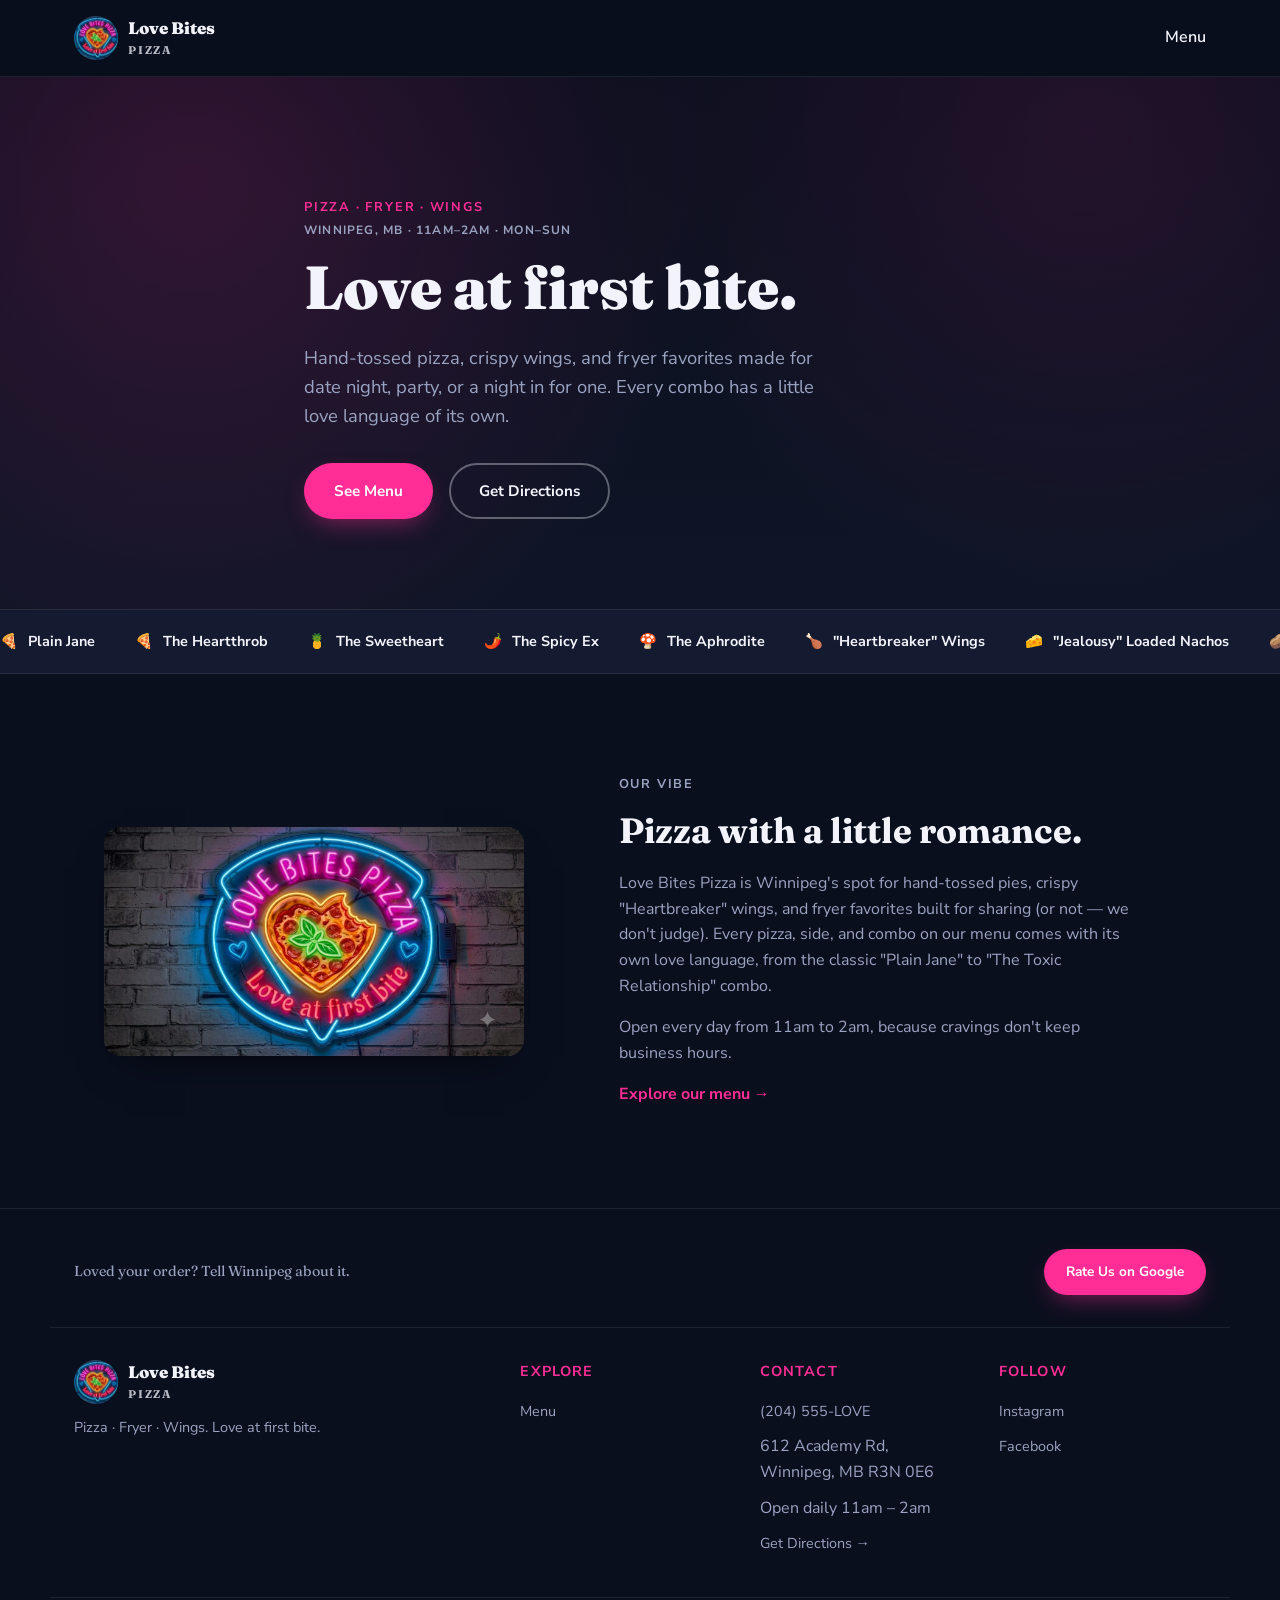
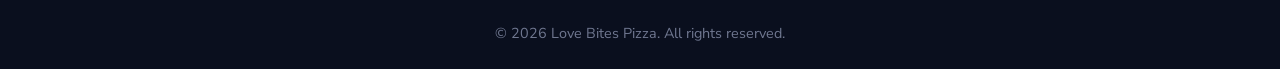
==== index.html @ c7e8dbc2 "Remove hero stats row Co-Authored-By: Claude Sonnet 5 <noreply@anthropic.com> Claude-Session: https:" ====
<!DOCTYPE html>
<html lang="en">
<head>
<meta charset="UTF-8">
<meta name="viewport" content="width=device-width, initial-scale=1.0">
<meta name="color-scheme" content="dark">
<meta name="theme-color" content="#0a0f1e">
<title>Love Bites Pizza | Winnipeg, MB</title>
<meta name="description" content="Love Bites Pizza — pizza, fryer favorites, and wings in Winnipeg, MB. Love at first bite.">
<link rel="preconnect" href="https://fonts.googleapis.com">
<link rel="preconnect" href="https://fonts.gstatic.com" crossorigin>
<link href="https://fonts.googleapis.com/css2?family=Fraunces:wght@600;700;900&family=Nunito+Sans:wght@400;600;700&display=swap" rel="stylesheet">
<link rel="stylesheet" href="css/style.css">
</head>
<body>

<header class="site-header">
  <nav class="nav container">
    <a href="#top" class="logo">
      <img src="assets/logo.jpg" alt="Love Bites Pizza logo" class="logo-mark">
      <span class="logo-text">Love Bites<br><small>PIZZA</small></span>
    </a>
    <button class="nav-toggle" id="navToggle" aria-label="Toggle menu" aria-expanded="false">
      <span></span><span></span><span></span>
    </button>
    <ul class="nav-links" id="navLinks">
      <li><a href="menu.html">Menu</a></li>
    </ul>
  </nav>
</header>

<main>

  <section class="hero" id="top">
    <div class="hero-bg" aria-hidden="true"></div>
    <div class="container hero-content">
      <p class="eyebrow">Pizza &middot; Fryer &middot; Wings</p>
      <p class="eyebrow eyebrow-sub">Winnipeg, MB &middot; 11am&ndash;2am &middot; Mon&ndash;Sun</p>
      <h1>Love at first bite.</h1>
      <p class="hero-sub">Hand-tossed pizza, crispy wings, and fryer favorites made for date night, party, or a night in for one. Every combo has a little love language of its own.</p>
      <div class="hero-actions">
        <a href="menu.html" class="btn btn-primary">See Menu</a>
        <a href="https://share.google/c33As63cSi86P0ezQ" target="_blank" rel="noopener" class="btn btn-outline">Get Directions</a>
      </div>
    </div>
  </section>

  <section class="strip">
    <div class="strip-track">
      <div class="strip-inner">
        <div class="strip-item"><span aria-hidden="true">🍕</span> Plain Jane</div>
        <div class="strip-item"><span aria-hidden="true">🍕</span> The Heartthrob</div>
        <div class="strip-item"><span aria-hidden="true">🍍</span> The Sweetheart</div>
        <div class="strip-item"><span aria-hidden="true">🌶️</span> The Spicy Ex</div>
        <div class="strip-item"><span aria-hidden="true">🍄</span> The Aphrodite</div>
        <div class="strip-item"><span aria-hidden="true">🍗</span> "Heartbreaker" Wings</div>
        <div class="strip-item"><span aria-hidden="true">🧀</span> "Jealousy" Loaded Nachos</div>
        <div class="strip-item"><span aria-hidden="true">🥔</span> "Messy Love" Poutine</div>
        <div class="strip-item"><span aria-hidden="true">🥖</span> Cheesy Breadstick Bouquet</div>
        <div class="strip-item"><span aria-hidden="true">🧅</span> Golden Onion Rings</div>
        <div class="strip-item"><span aria-hidden="true">💑</span> Love Language Combos</div>
        <div class="strip-item"><span aria-hidden="true">🚗</span> Pickup &amp; Takeout</div>
      </div>
      <div class="strip-inner" aria-hidden="true">
        <div class="strip-item"><span aria-hidden="true">🍕</span> Plain Jane</div>
        <div class="strip-item"><span aria-hidden="true">🍕</span> The Heartthrob</div>
        <div class="strip-item"><span aria-hidden="true">🍍</span> The Sweetheart</div>
        <div class="strip-item"><span aria-hidden="true">🌶️</span> The Spicy Ex</div>
        <div class="strip-item"><span aria-hidden="true">🍄</span> The Aphrodite</div>
        <div class="strip-item"><span aria-hidden="true">🍗</span> "Heartbreaker" Wings</div>
        <div class="strip-item"><span aria-hidden="true">🧀</span> "Jealousy" Loaded Nachos</div>
        <div class="strip-item"><span aria-hidden="true">🥔</span> "Messy Love" Poutine</div>
        <div class="strip-item"><span aria-hidden="true">🥖</span> Cheesy Breadstick Bouquet</div>
        <div class="strip-item"><span aria-hidden="true">🧅</span> Golden Onion Rings</div>
        <div class="strip-item"><span aria-hidden="true">💑</span> Love Language Combos</div>
        <div class="strip-item"><span aria-hidden="true">🚗</span> Pickup &amp; Takeout</div>
      </div>
    </div>
  </section>

  <section class="about" id="about">
    <div class="container about-grid">
      <div class="about-media">
        <img src="assets/logo.jpg" alt="Love Bites Pizza neon sign" class="about-logo">
      </div>
      <div class="about-text">
        <p class="eyebrow">Our Vibe</p>
        <h2>Pizza with a little romance.</h2>
        <p>Love Bites Pizza is Winnipeg's spot for hand-tossed pies, crispy "Heartbreaker" wings, and fryer favorites built for sharing (or not — we don't judge). Every pizza, side, and combo on our menu comes with its own love language, from the classic "Plain Jane" to "The Toxic Relationship" combo.</p>
        <p>Open every day from 11am to 2am, because cravings don't keep business hours.</p>
        <a href="menu.html" class="link-arrow">Explore our menu &rarr;</a>
      </div>
    </div>
  </section>

</main>

<footer class="site-footer">
  <div class="container footer-cta">
    <p>Loved your order? Tell Winnipeg about it.</p>
    <a href="https://share.google/c33As63cSi86P0ezQ" target="_blank" rel="noopener" class="btn btn-primary btn-small">Rate Us on Google</a>
  </div>
  <div class="container footer-grid">
    <div>
      <a href="#top" class="logo">
        <img src="assets/logo.jpg" alt="Love Bites Pizza logo" class="logo-mark">
        <span class="logo-text">Love Bites<br><small>PIZZA</small></span>
      </a>
      <p>Pizza &middot; Fryer &middot; Wings. Love at first bite.</p>
    </div>
    <div>
      <h4>Explore</h4>
      <ul>
        <li><a href="menu.html">Menu</a></li>
      </ul>
    </div>
    <div>
      <h4>Contact</h4>
      <ul>
        <li><a href="tel:+12045555683">(204) 555-LOVE</a></li>
        <li>612 Academy Rd, Winnipeg, MB R3N 0E6</li>
        <li>Open daily 11am &ndash; 2am</li>
        <li><a href="https://share.google/c33As63cSi86P0ezQ" target="_blank" rel="noopener">Get Directions &rarr;</a></li>
      </ul>
    </div>
    <div>
      <h4>Follow</h4>
      <ul class="social-links">
        <li><a href="#" aria-label="Instagram">Instagram</a></li>
        <li><a href="#" aria-label="Facebook">Facebook</a></li>
      </ul>
    </div>
  </div>
  <p class="footer-bottom">&copy; <span id="year"></span> Love Bites Pizza. All rights reserved.</p>
</footer>

<script src="js/script.js"></script>
</body>
</html>
---- css/style.css ----
:root {
  --bg: #0a0f1e;
  --bg-alt: #0f1526;
  --surface: #141b30;
  --surface-hover: #1a2440;
  --border: rgba(255, 255, 255, 0.08);
  --pink: #ff2d95;
  --pink-dark: #b3115f;
  --text: #f3f4fb;
  --text-muted: #9aa3c0;
  --font-display: 'Fraunces', serif;
  --font-body: 'Nunito Sans', sans-serif;
  --radius: 16px;
  --shadow: 0 20px 40px -20px rgba(0, 0, 0, 0.65);
}

* { box-sizing: border-box; margin: 0; padding: 0; }

html { scroll-behavior: smooth; }

body {
  font-family: var(--font-body);
  color: var(--text);
  background: var(--bg);
  line-height: 1.6;
  overflow-x: hidden;
}

img { max-width: 100%; display: block; }

a { color: inherit; text-decoration: none; }

.container {
  width: 100%;
  max-width: 1180px;
  margin: 0 auto;
  padding: 0 24px;
}

.sr-only {
  position: absolute;
  width: 1px; height: 1px;
  overflow: hidden;
  clip: rect(0 0 0 0);
  white-space: nowrap;
}

h1, h2, h3 {
  font-family: var(--font-display);
  line-height: 1.15;
  color: var(--text);
}

.eyebrow {
  font-weight: 700;
  text-transform: uppercase;
  letter-spacing: 0.14em;
  font-size: 0.8rem;
  color: var(--pink);
  margin-bottom: 12px;
}
.eyebrow-sub {
  color: var(--text-muted);
  font-size: 0.75rem;
  letter-spacing: 0.1em;
  margin-top: -8px;
}

.center { text-align: center; }
.section-sub.center { max-width: 560px; margin: -8px auto 40px; color: var(--text-muted); }

/* Buttons */
.btn {
  display: inline-flex;
  align-items: center;
  justify-content: center;
  padding: 14px 28px;
  border-radius: 999px;
  font-weight: 700;
  font-size: 0.95rem;
  transition: transform 0.2s ease, box-shadow 0.2s ease, background 0.2s ease, border-color 0.2s ease, color 0.2s ease;
  border: 2px solid transparent;
  cursor: pointer;
}
.btn-primary {
  background: var(--pink);
  color: #fff;
  box-shadow: 0 10px 24px -8px rgba(255, 45, 149, 0.5);
}
.btn-primary:hover { transform: translateY(-2px); box-shadow: 0 14px 28px -8px rgba(255, 45, 149, 0.65); }
.btn-outline {
  border-color: rgba(243, 244, 251, 0.35);
  color: var(--text);
  background: transparent;
}
.btn-outline:hover { border-color: var(--pink); color: var(--pink); transform: translateY(-2px); }
.btn-small { padding: 10px 20px; font-size: 0.85rem; }

/* Header */
.site-header {
  position: sticky;
  top: 0;
  z-index: 100;
  background: rgba(10, 15, 30, 0.85);
  backdrop-filter: blur(8px);
  border-bottom: 1px solid var(--border);
}
.nav {
  display: flex;
  align-items: center;
  justify-content: space-between;
  padding: 16px 24px;
}
.logo {
  font-family: var(--font-display);
  font-weight: 900;
  font-size: 1.05rem;
  display: flex;
  align-items: center;
  gap: 10px;
  line-height: 1.2;
  color: var(--text);
}
.logo-mark {
  width: 44px;
  height: 44px;
  border-radius: 50%;
  object-fit: cover;
  flex-shrink: 0;
}
.logo-text small {
  font-family: inherit;
  font-weight: 700;
  font-size: 0.7rem;
  letter-spacing: 0.16em;
  color: inherit;
  opacity: 0.75;
}
.nav-links {
  list-style: none;
  display: flex;
  align-items: center;
  gap: 32px;
  font-weight: 600;
}
.nav-links a:not(.btn):hover { color: var(--pink); }

.nav-toggle {
  display: none;
  flex-direction: column;
  gap: 5px;
  background: none;
  border: none;
  cursor: pointer;
  padding: 8px;
}
.nav-toggle span {
  width: 24px;
  height: 2px;
  background: var(--text);
  border-radius: 2px;
  transition: transform 0.2s ease, opacity 0.2s ease;
}

/* Hero */
.hero {
  position: relative;
  padding: 120px 0 90px;
  overflow: hidden;
}
.hero-bg {
  position: absolute;
  inset: 0;
  background:
    radial-gradient(circle at 15% 20%, rgba(255, 45, 149, 0.16), transparent 45%),
    radial-gradient(circle at 85% 10%, rgba(255, 45, 149, 0.1), transparent 40%),
    linear-gradient(180deg, var(--bg) 0%, var(--bg-alt) 100%);
  z-index: -1;
}
.hero-content { max-width: 720px; }
.hero h1 {
  font-size: clamp(2.4rem, 5vw, 3.8rem);
  font-weight: 900;
  margin-bottom: 20px;
}
.hero-sub {
  font-size: 1.15rem;
  color: var(--text-muted);
  max-width: 520px;
  margin-bottom: 32px;
}
.hero-actions { display: flex; gap: 16px; flex-wrap: wrap; }

/* Strip */
.strip {
  background: var(--surface);
  color: var(--text);
  padding: 20px 0;
  border-top: 1px solid var(--border);
  border-bottom: 1px solid var(--border);
  overflow: hidden;
}
.strip-track {
  display: flex;
  width: max-content;
  animation: strip-scroll 40s linear infinite;
}
.strip-inner {
  display: flex;
  flex-shrink: 0;
  gap: 40px;
  padding-right: 40px;
  font-weight: 700;
  font-size: 0.9rem;
}
.strip-item { display: flex; align-items: center; gap: 10px; white-space: nowrap; }

@keyframes strip-scroll {
  from { transform: translateX(0); }
  to { transform: translateX(-50%); }
}

@media (prefers-reduced-motion: reduce) {
  .strip-track { animation: none; }
}

/* About */
.about { padding: 100px 0; }
.about-grid {
  display: grid;
  grid-template-columns: 0.9fr 1.1fr;
  gap: 64px;
  align-items: center;
}
.about-media {
  display: flex;
  align-items: center;
  justify-content: center;
}
.about-logo {
  width: 100%;
  max-width: 420px;
  border-radius: var(--radius);
  box-shadow: var(--shadow);
}
.about-text p { color: var(--text-muted); margin-bottom: 16px; max-width: 520px; }
.about-text h2 { font-size: 2.2rem; margin-bottom: 20px; }
.link-arrow { font-weight: 700; color: var(--pink); }

/* Menu */
.menu { padding: 100px 0; background: var(--bg-alt); }
.menu-page { padding-top: 150px; }
.menu h2 { font-size: 2.4rem; }
.menu-grid {
  display: grid;
  grid-template-columns: repeat(auto-fit, minmax(280px, 1fr));
  gap: 28px;
  margin-top: 20px;
}
.menu-card {
  position: relative;
  background: var(--surface);
  border: 1px solid var(--border);
  border-radius: var(--radius);
  padding: 32px 28px;
  box-shadow: 0 12px 28px -18px rgba(0, 0, 0, 0.5);
  transition: transform 0.2s ease, box-shadow 0.2s ease, border-color 0.2s ease;
}
.menu-card:hover { transform: translateY(-6px); box-shadow: var(--shadow); border-color: rgba(255, 45, 149, 0.3); }
.menu-card-icon {
  font-size: 2.2rem;
  margin-bottom: 16px;
}
.menu-card h3 { font-size: 1.3rem; margin-bottom: 10px; }
.menu-card p { color: var(--text-muted); font-size: 0.95rem; margin-bottom: 20px; min-height: 48px; }
.menu-card .price { font-family: var(--font-display); font-weight: 700; font-size: 1.2rem; color: var(--pink); }
.menu-card.featured { border: 2px solid var(--pink); }
.badge {
  position: absolute;
  top: -14px; right: 24px;
  background: var(--pink);
  color: #fff;
  font-size: 0.75rem;
  font-weight: 800;
  text-transform: uppercase;
  letter-spacing: 0.05em;
  padding: 6px 14px;
  border-radius: 999px;
}

/* Menu tabs */
.menu-tabs {
  display: flex;
  flex-wrap: wrap;
  justify-content: center;
  gap: 12px;
  margin-bottom: 40px;
}
.tab-btn {
  background: var(--surface);
  border: 2px solid var(--border);
  border-radius: 999px;
  padding: 12px 22px;
  font-family: var(--font-body);
  font-weight: 700;
  font-size: 0.9rem;
  color: var(--text-muted);
  cursor: pointer;
  transition: border-color 0.2s ease, color 0.2s ease, background 0.2s ease;
}
.tab-btn:hover { color: var(--pink); }
.tab-btn.active {
  border-color: var(--pink);
  color: var(--pink);
  background: var(--surface-hover);
}
.menu-panel { display: none; }
.menu-panel.active { display: block; }

.size-table {
  display: flex;
  flex-wrap: wrap;
  justify-content: center;
  gap: 14px;
  margin-bottom: 36px;
}
.size-row {
  background: var(--surface);
  border: 1px solid var(--border);
  border-radius: 12px;
  padding: 14px 22px;
  display: flex;
  align-items: baseline;
  gap: 10px;
  font-weight: 600;
}
.size-row span { color: var(--text-muted); font-size: 0.9rem; }
.size-row strong { color: var(--pink); font-family: var(--font-display); font-size: 1.1rem; }

.menu-card h3 small {
  display: block;
  font-family: var(--font-body);
  font-weight: 700;
  font-size: 0.75rem;
  letter-spacing: 0.06em;
  text-transform: uppercase;
  color: var(--text-muted);
  margin-top: 4px;
}
.combo-grid .menu-card p { min-height: 64px; }
.menu-note {
  text-align: center;
  color: var(--text-muted);
  font-size: 0.85rem;
  margin-top: 32px;
}

/* Footer */
.site-footer {
  background: var(--bg);
  color: var(--text-muted);
  padding: 40px 0 24px;
  border-top: 1px solid var(--border);
}
.footer-cta {
  display: flex;
  align-items: center;
  justify-content: space-between;
  flex-wrap: wrap;
  gap: 16px;
  padding-bottom: 32px;
  margin-bottom: 32px;
  border-bottom: 1px solid var(--border);
}
.footer-cta p { font-family: var(--font-display); font-size: 1.2rem; color: var(--text); }
.footer-grid {
  display: grid;
  grid-template-columns: 2fr 1fr 1fr 1fr;
  gap: 32px;
  padding-bottom: 40px;
  border-bottom: 1px solid var(--border);
}
.site-footer .logo { color: var(--text); margin-bottom: 12px; }
.site-footer p { color: var(--text-muted); font-size: 0.9rem; }
.site-footer h4 { font-size: 0.9rem; text-transform: uppercase; letter-spacing: 0.08em; margin-bottom: 16px; color: var(--pink); }
.site-footer ul { list-style: none; display: flex; flex-direction: column; gap: 10px; }
.site-footer ul a { color: var(--text-muted); font-size: 0.9rem; }
.site-footer ul a:hover { color: var(--pink); }
.footer-bottom {
  text-align: center;
  padding-top: 24px;
  font-size: 0.8rem;
  color: var(--text-muted);
  opacity: 0.7;
}

/* Responsive */
@media (max-width: 900px) {
  .about-grid { grid-template-columns: 1fr; }
  .about-media { height: 320px; margin-bottom: 20px; }
  .footer-grid { grid-template-columns: 1fr 1fr; }
}

@media (max-width: 720px) {
  .nav-toggle { display: flex; }
  .nav-links {
    position: absolute;
    top: 100%; left: 0; right: 0;
    background: var(--bg-alt);
    flex-direction: column;
    align-items: flex-start;
    gap: 0;
    padding: 8px 24px 20px;
    border-bottom: 1px solid var(--border);
    display: none;
  }
  .nav-links.open { display: flex; }
  .nav-links li { width: 100%; padding: 12px 0; border-bottom: 1px solid var(--border); }
  .nav-links li:last-child { border-bottom: none; padding-top: 16px; }
  .hero { padding: 90px 0 60px; }
  .footer-grid { grid-template-columns: 1fr; }
  .menu-tabs { justify-content: flex-start; overflow-x: auto; flex-wrap: nowrap; padding-bottom: 4px; }
  .tab-btn { flex-shrink: 0; }
}
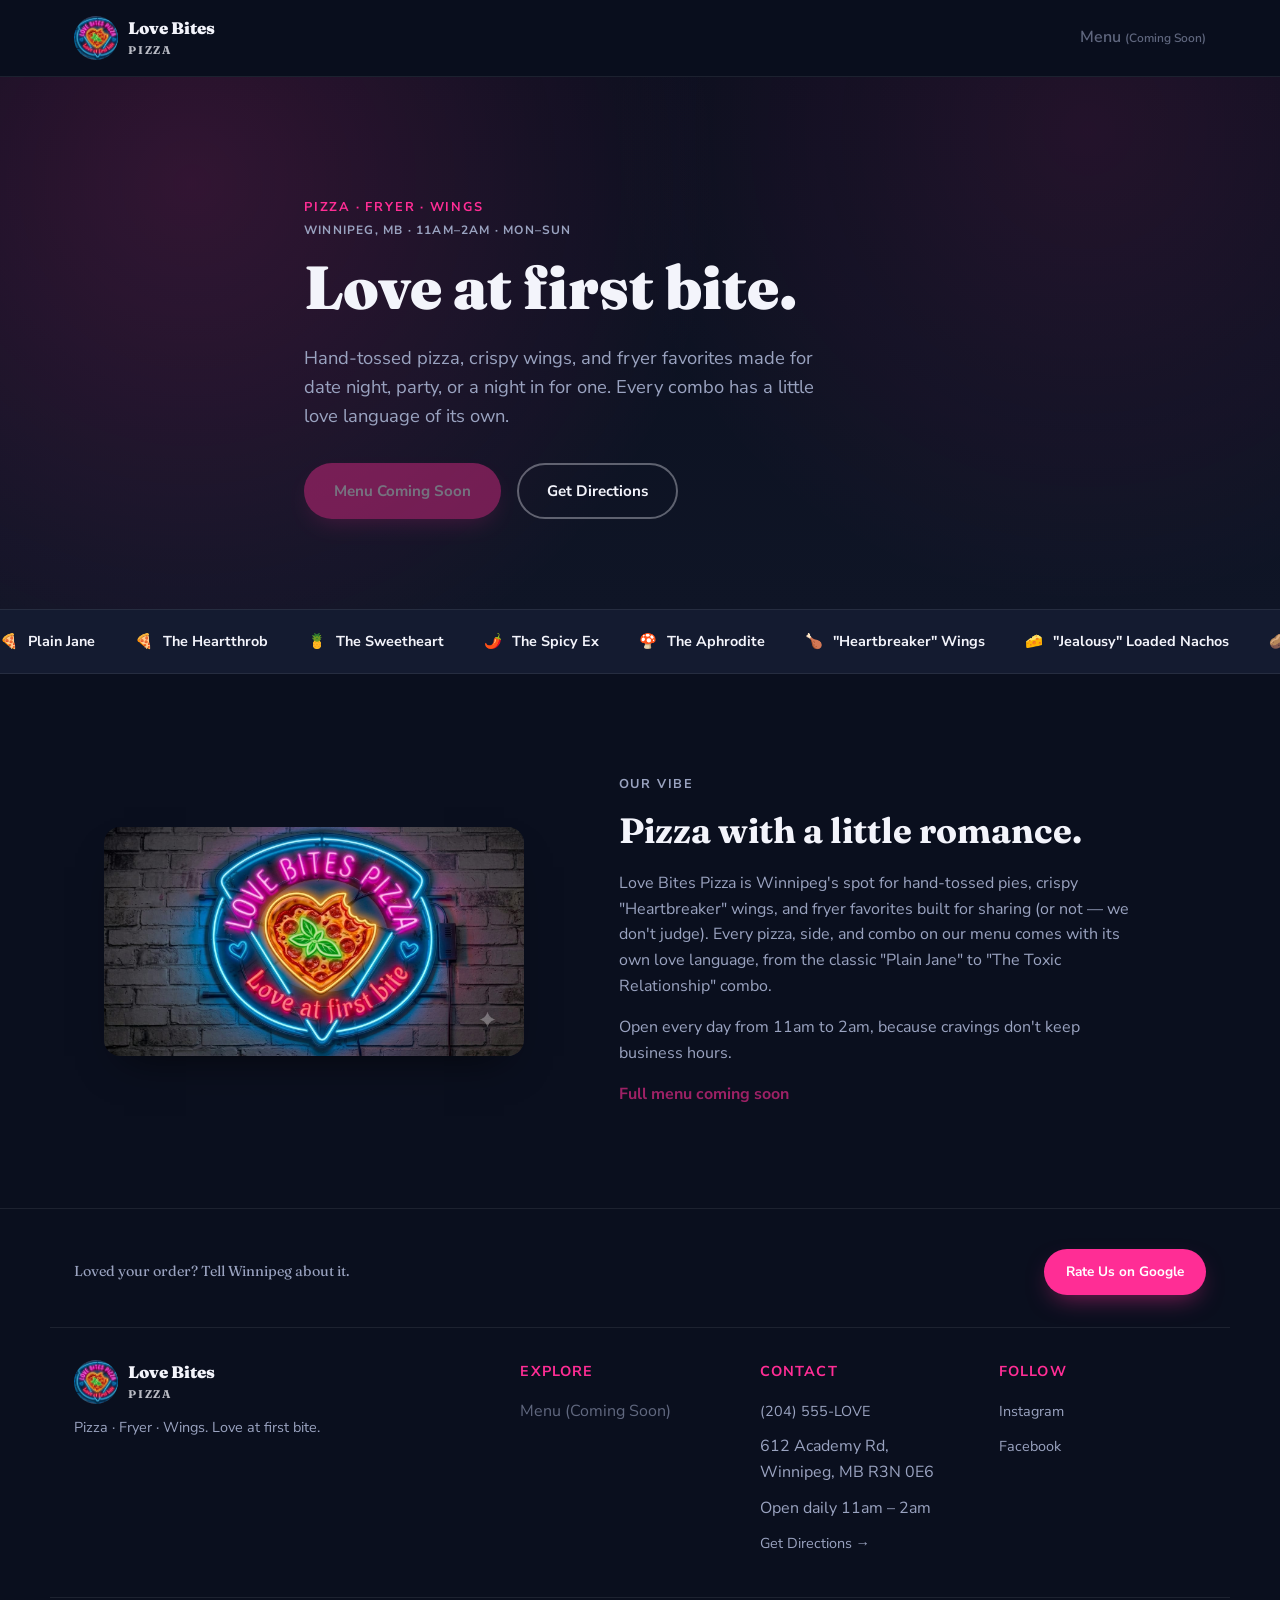
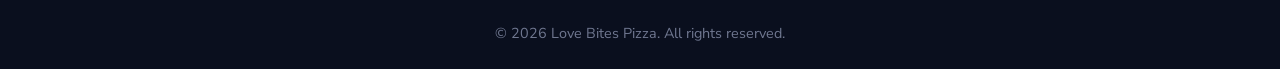
==== commit 97298921: "Temporarily disable menu links on the homepage Turn the nav, hero, about, and footer links to menu.h" ====
--- a/index.html
+++ b/index.html
@@ -24,7 +24,7 @@
       <span></span><span></span><span></span>
     </button>
     <ul class="nav-links" id="navLinks">
-      <li><a href="menu.html">Menu</a></li>
+      <li><span class="disabled-link" aria-disabled="true">Menu <em>(Coming Soon)</em></span></li>
     </ul>
   </nav>
 </header>
@@ -39,7 +39,7 @@
       <h1>Love at first bite.</h1>
       <p class="hero-sub">Hand-tossed pizza, crispy wings, and fryer favorites made for date night, party, or a night in for one. Every combo has a little love language of its own.</p>
       <div class="hero-actions">
-        <a href="menu.html" class="btn btn-primary">See Menu</a>
+        <span class="btn btn-primary btn-disabled" aria-disabled="true">Menu Coming Soon</span>
         <a href="https://share.google/c33As63cSi86P0ezQ" target="_blank" rel="noopener" class="btn btn-outline">Get Directions</a>
       </div>
     </div>
@@ -88,7 +88,7 @@
         <h2>Pizza with a little romance.</h2>
         <p>Love Bites Pizza is Winnipeg's spot for hand-tossed pies, crispy "Heartbreaker" wings, and fryer favorites built for sharing (or not — we don't judge). Every pizza, side, and combo on our menu comes with its own love language, from the classic "Plain Jane" to "The Toxic Relationship" combo.</p>
         <p>Open every day from 11am to 2am, because cravings don't keep business hours.</p>
-        <a href="menu.html" class="link-arrow">Explore our menu &rarr;</a>
+        <span class="link-arrow disabled-link" aria-disabled="true">Full menu coming soon</span>
       </div>
     </div>
   </section>
@@ -111,7 +111,7 @@
     <div>
       <h4>Explore</h4>
       <ul>
-        <li><a href="menu.html">Menu</a></li>
+        <li><span class="disabled-link" aria-disabled="true">Menu (Coming Soon)</span></li>
       </ul>
     </div>
     <div>
--- a/css/style.css
+++ b/css/style.css
@@ -95,6 +95,22 @@
 }
 .btn-outline:hover { border-color: var(--pink); color: var(--pink); transform: translateY(-2px); }
 .btn-small { padding: 10px 20px; font-size: 0.85rem; }
+.btn-disabled {
+  opacity: 0.4;
+  cursor: not-allowed;
+  pointer-events: none;
+}
+
+.disabled-link {
+  color: var(--text-muted);
+  opacity: 0.6;
+  cursor: not-allowed;
+  pointer-events: none;
+}
+.disabled-link em {
+  font-style: normal;
+  font-size: 0.75em;
+}
 
 /* Header */
 .site-header {
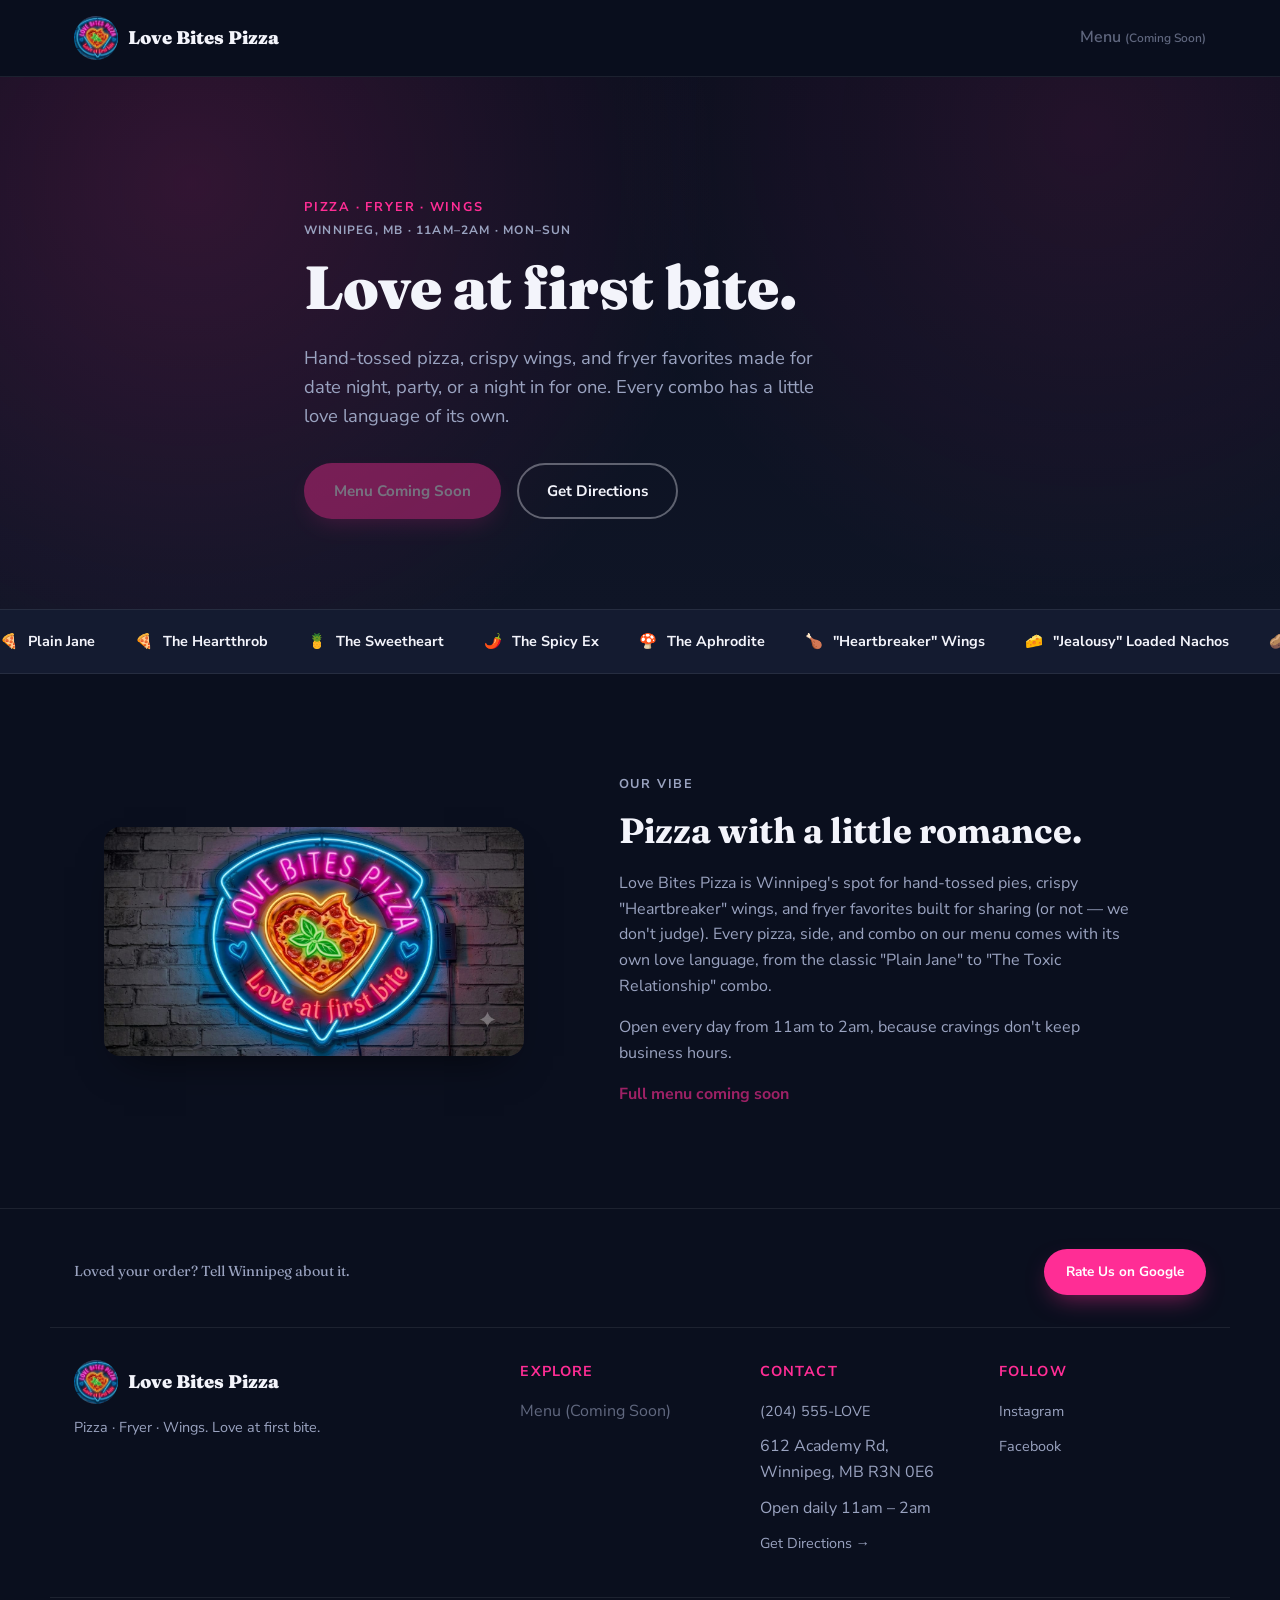
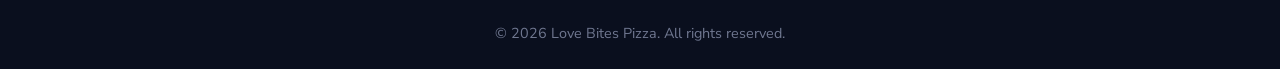
==== commit a95d949c: "Put logo name on one line in a single typeface "Love Bites Pizza" now reads as a single line in the " ====
--- a/index.html
+++ b/index.html
@@ -18,7 +18,7 @@
   <nav class="nav container">
     <a href="#top" class="logo">
       <img src="assets/logo.jpg" alt="Love Bites Pizza logo" class="logo-mark">
-      <span class="logo-text">Love Bites<br><small>PIZZA</small></span>
+      <span class="logo-text">Love Bites Pizza</span>
     </a>
     <button class="nav-toggle" id="navToggle" aria-label="Toggle menu" aria-expanded="false">
       <span></span><span></span><span></span>
@@ -104,7 +104,7 @@
     <div>
       <a href="#top" class="logo">
         <img src="assets/logo.jpg" alt="Love Bites Pizza logo" class="logo-mark">
-        <span class="logo-text">Love Bites<br><small>PIZZA</small></span>
+        <span class="logo-text">Love Bites Pizza</span>
       </a>
       <p>Pizza &middot; Fryer &middot; Wings. Love at first bite.</p>
     </div>
--- a/css/style.css
+++ b/css/style.css
@@ -130,7 +130,7 @@
 .logo {
   font-family: var(--font-display);
   font-weight: 900;
-  font-size: 1.05rem;
+  font-size: 1.15rem;
   display: flex;
   align-items: center;
   gap: 10px;
@@ -144,14 +144,7 @@
   object-fit: cover;
   flex-shrink: 0;
 }
-.logo-text small {
-  font-family: inherit;
-  font-weight: 700;
-  font-size: 0.7rem;
-  letter-spacing: 0.16em;
-  color: inherit;
-  opacity: 0.75;
-}
+.logo-text { white-space: nowrap; }
 .nav-links {
   list-style: none;
   display: flex;
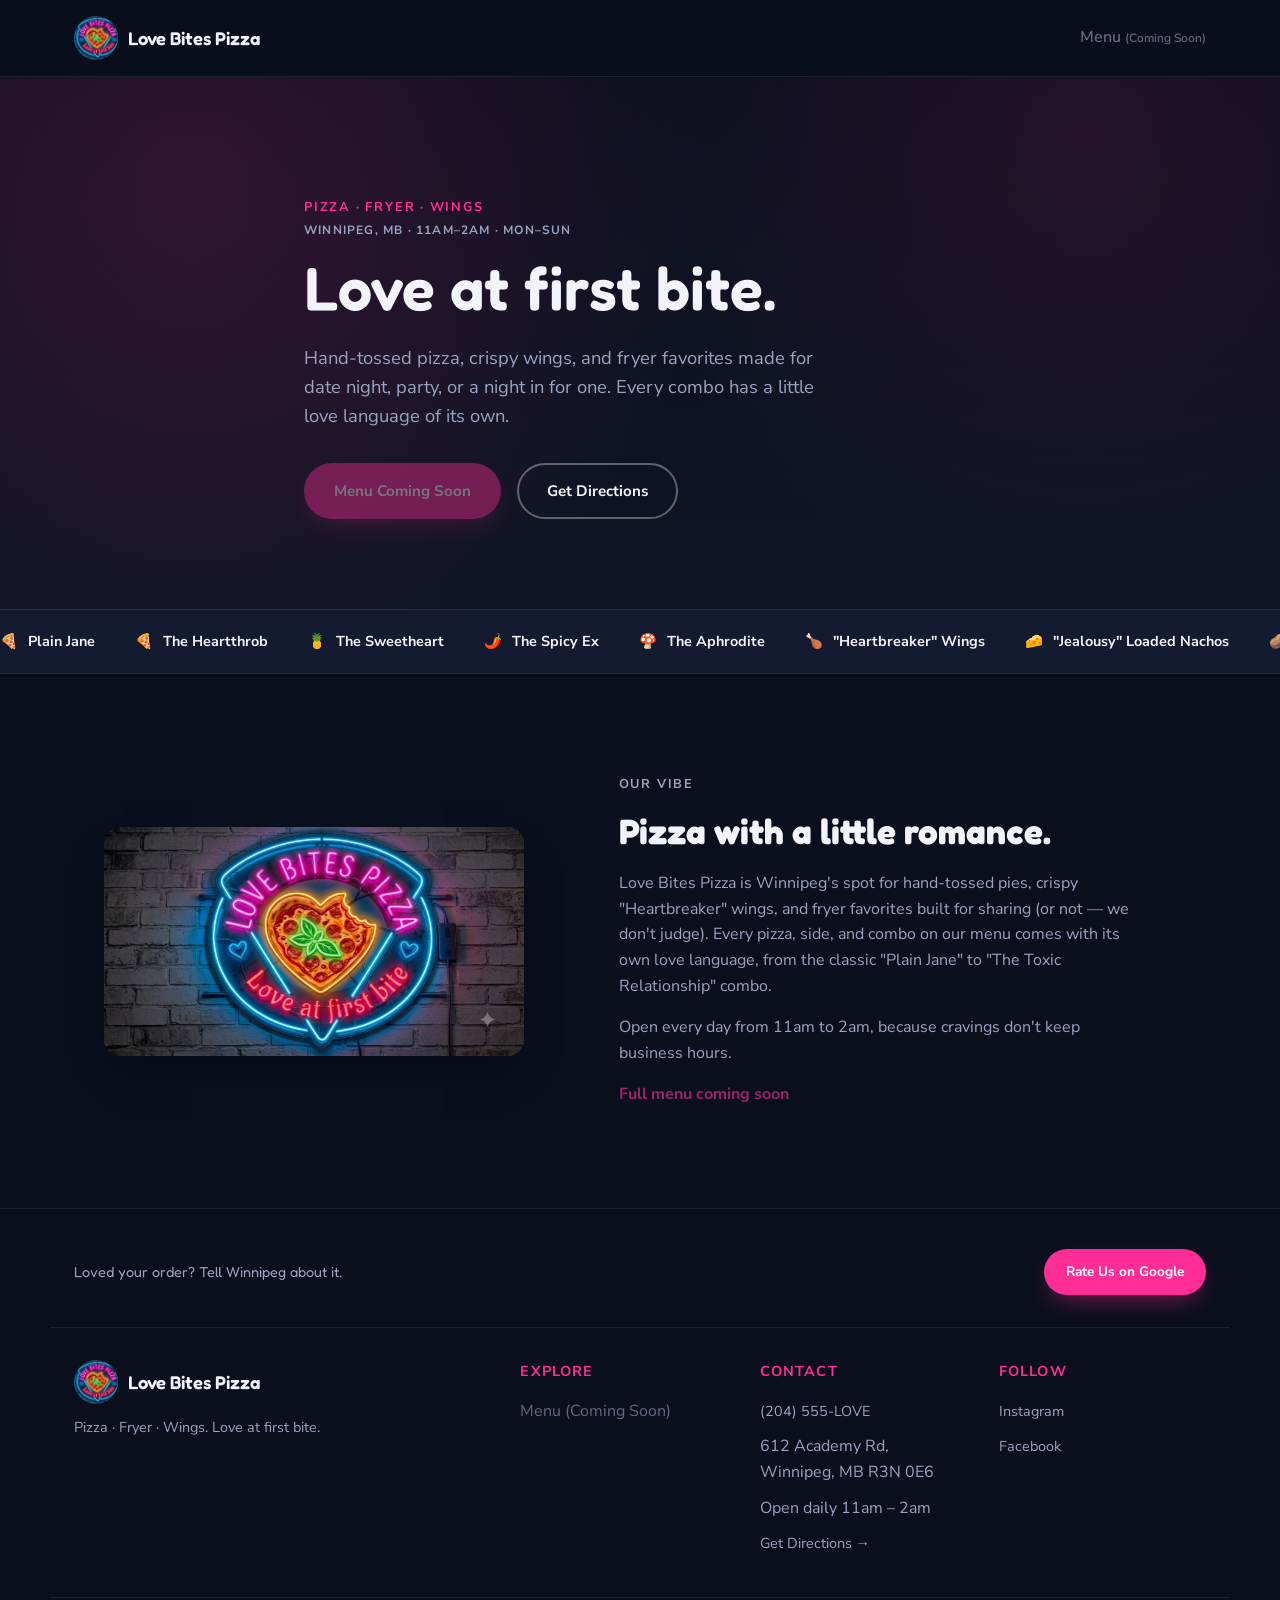
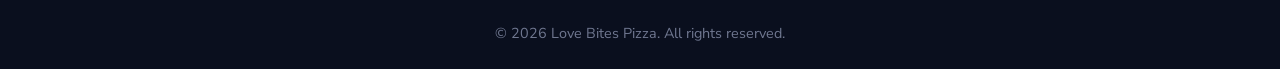
==== commit ddd6a82a: "Match heading font to the neon sign logo Swap the Fraunces serif for Fredoka, a rounded bold sans th" ====
--- a/index.html
+++ b/index.html
@@ -9,7 +9,7 @@
 <meta name="description" content="Love Bites Pizza — pizza, fryer favorites, and wings in Winnipeg, MB. Love at first bite.">
 <link rel="preconnect" href="https://fonts.googleapis.com">
 <link rel="preconnect" href="https://fonts.gstatic.com" crossorigin>
-<link href="https://fonts.googleapis.com/css2?family=Fraunces:wght@600;700;900&family=Nunito+Sans:wght@400;600;700&display=swap" rel="stylesheet">
+<link href="https://fonts.googleapis.com/css2?family=Fredoka:wght@500;600;700&family=Nunito+Sans:wght@400;600;700&display=swap" rel="stylesheet">
 <link rel="stylesheet" href="css/style.css">
 </head>
 <body>
--- a/css/style.css
+++ b/css/style.css
@@ -8,7 +8,7 @@
   --pink-dark: #b3115f;
   --text: #f3f4fb;
   --text-muted: #9aa3c0;
-  --font-display: 'Fraunces', serif;
+  --font-display: 'Fredoka', sans-serif;
   --font-body: 'Nunito Sans', sans-serif;
   --radius: 16px;
   --shadow: 0 20px 40px -20px rgba(0, 0, 0, 0.65);
@@ -129,7 +129,7 @@
 }
 .logo {
   font-family: var(--font-display);
-  font-weight: 900;
+  font-weight: 600;
   font-size: 1.15rem;
   display: flex;
   align-items: center;
@@ -189,7 +189,7 @@
 .hero-content { max-width: 720px; }
 .hero h1 {
   font-size: clamp(2.4rem, 5vw, 3.8rem);
-  font-weight: 900;
+  font-weight: 600;
   margin-bottom: 20px;
 }
 .hero-sub {
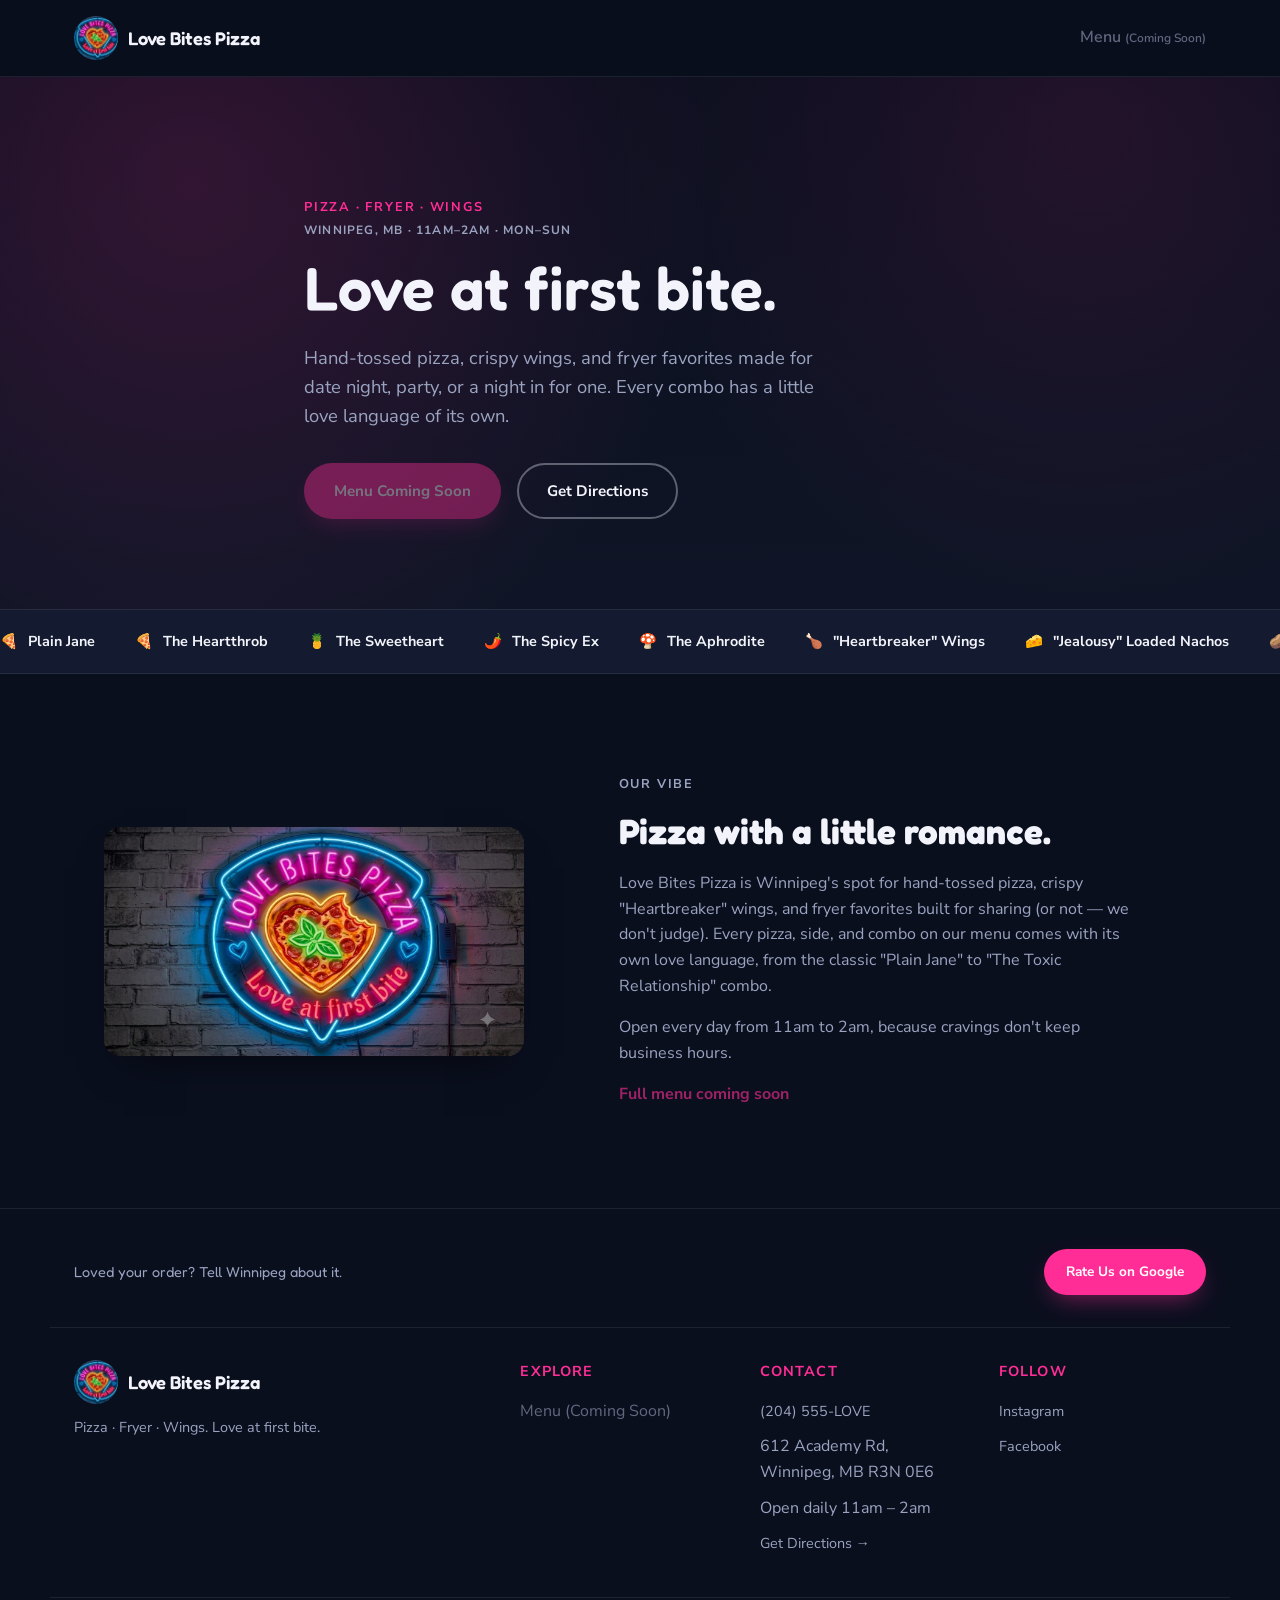
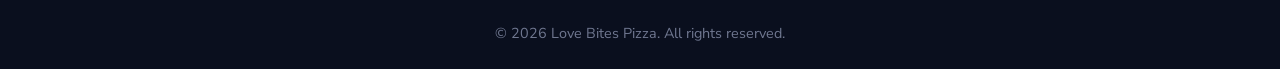
==== commit 71087243: "Fix wording: pizza instead of pies Co-Authored-By: Claude Sonnet 5 <noreply@anthropic.com> Claude-Se" ====
--- a/index.html
+++ b/index.html
@@ -86,7 +86,7 @@
       <div class="about-text">
         <p class="eyebrow">Our Vibe</p>
         <h2>Pizza with a little romance.</h2>
-        <p>Love Bites Pizza is Winnipeg's spot for hand-tossed pies, crispy "Heartbreaker" wings, and fryer favorites built for sharing (or not — we don't judge). Every pizza, side, and combo on our menu comes with its own love language, from the classic "Plain Jane" to "The Toxic Relationship" combo.</p>
+        <p>Love Bites Pizza is Winnipeg's spot for hand-tossed pizza, crispy "Heartbreaker" wings, and fryer favorites built for sharing (or not — we don't judge). Every pizza, side, and combo on our menu comes with its own love language, from the classic "Plain Jane" to "The Toxic Relationship" combo.</p>
         <p>Open every day from 11am to 2am, because cravings don't keep business hours.</p>
         <span class="link-arrow disabled-link" aria-disabled="true">Full menu coming soon</span>
       </div>
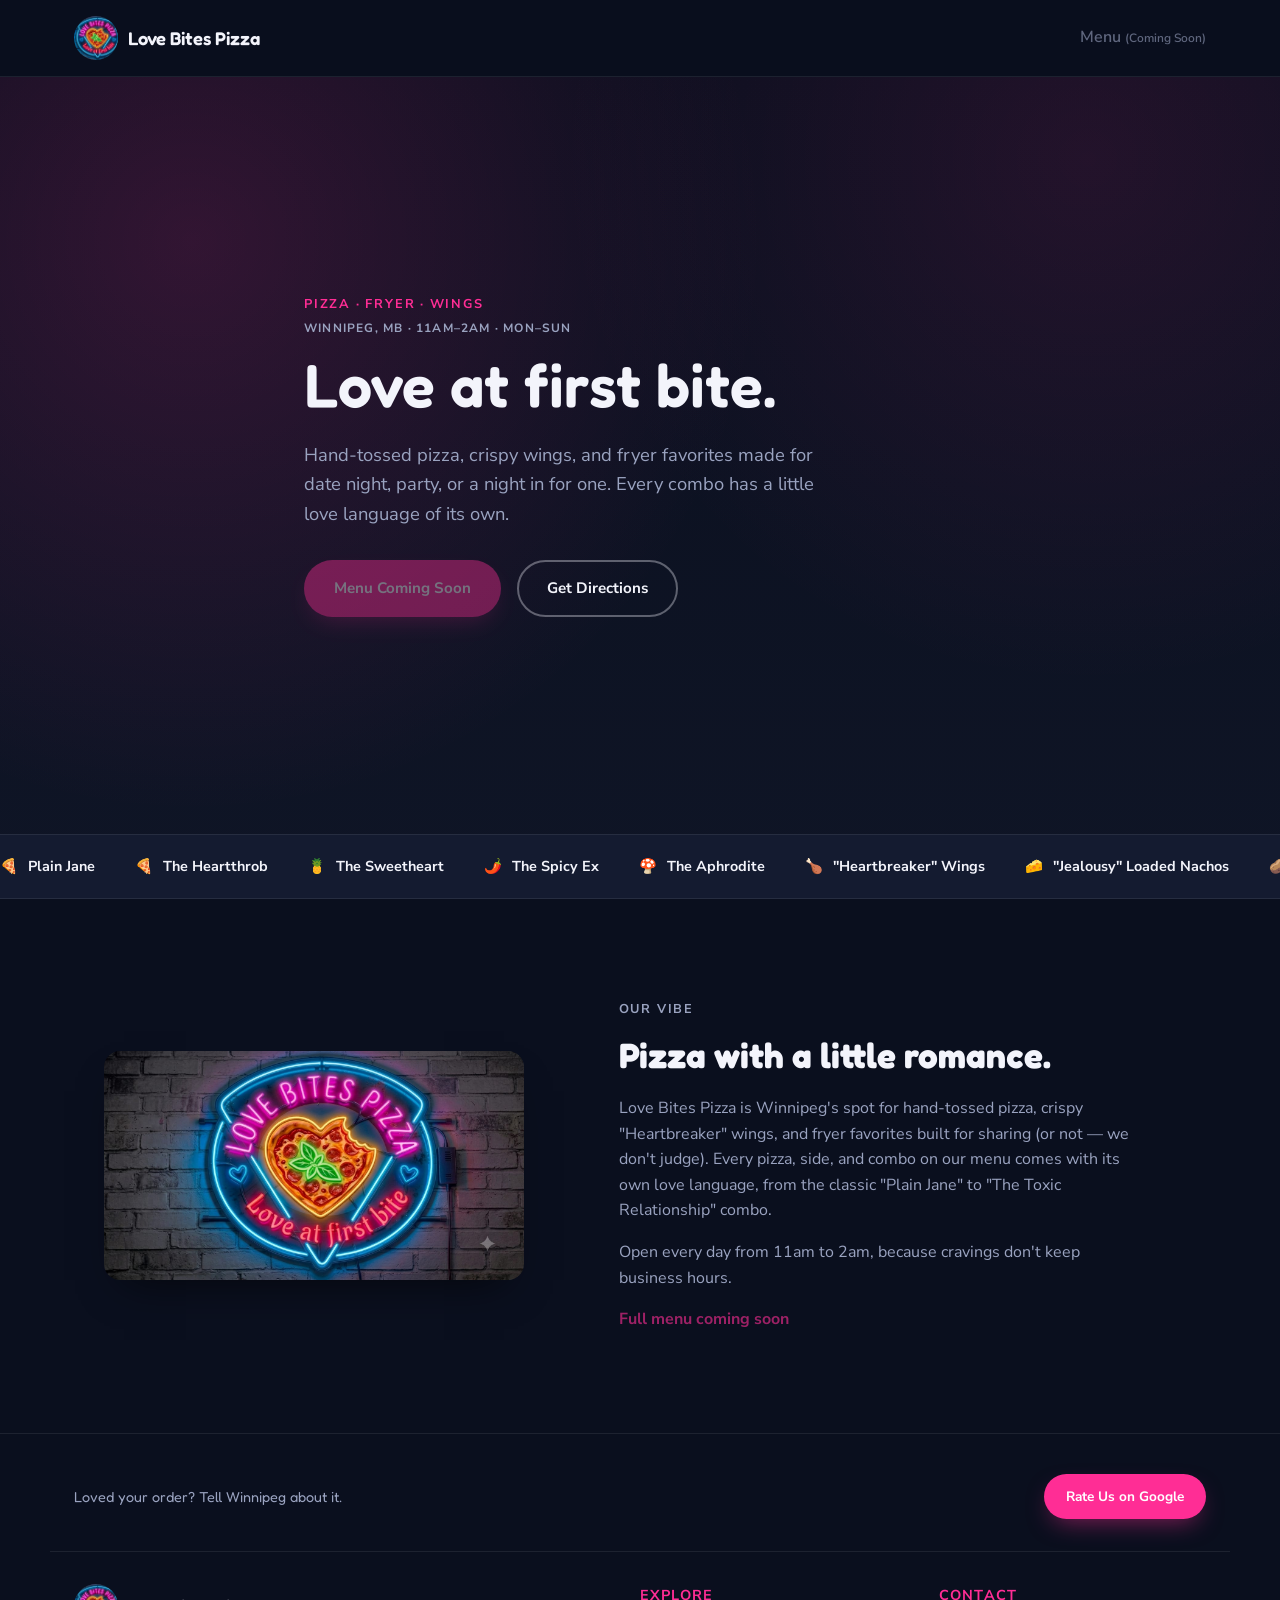
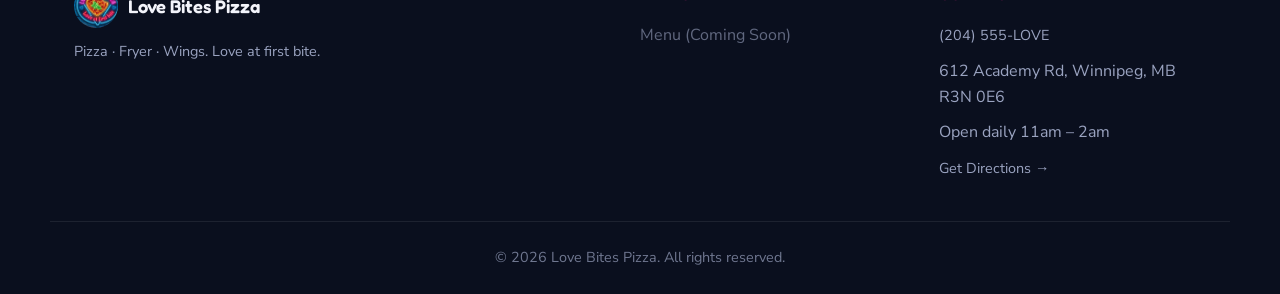
==== commit 757ba980: "Pin animated strip to the bottom of the hero; drop Follow footer column - Make the hero a full-viewp" ====
--- a/index.html
+++ b/index.html
@@ -43,10 +43,9 @@
         <a href="https://share.google/c33As63cSi86P0ezQ" target="_blank" rel="noopener" class="btn btn-outline">Get Directions</a>
       </div>
     </div>
-  </section>
 
-  <section class="strip">
-    <div class="strip-track">
+    <div class="strip">
+      <div class="strip-track">
       <div class="strip-inner">
         <div class="strip-item"><span aria-hidden="true">🍕</span> Plain Jane</div>
         <div class="strip-item"><span aria-hidden="true">🍕</span> The Heartthrob</div>
@@ -75,6 +74,7 @@
         <div class="strip-item"><span aria-hidden="true">💑</span> Love Language Combos</div>
         <div class="strip-item"><span aria-hidden="true">🚗</span> Pickup &amp; Takeout</div>
       </div>
+    </div>
     </div>
   </section>
 
@@ -123,13 +123,6 @@
         <li><a href="https://share.google/c33As63cSi86P0ezQ" target="_blank" rel="noopener">Get Directions &rarr;</a></li>
       </ul>
     </div>
-    <div>
-      <h4>Follow</h4>
-      <ul class="social-links">
-        <li><a href="#" aria-label="Instagram">Instagram</a></li>
-        <li><a href="#" aria-label="Facebook">Facebook</a></li>
-      </ul>
-    </div>
   </div>
   <p class="footer-bottom">&copy; <span id="year"></span> Love Bites Pizza. All rights reserved.</p>
 </footer>
--- a/css/style.css
+++ b/css/style.css
@@ -174,7 +174,9 @@
 /* Hero */
 .hero {
   position: relative;
-  padding: 120px 0 90px;
+  min-height: calc(100vh - 78px);
+  display: flex;
+  flex-direction: column;
   overflow: hidden;
 }
 .hero-bg {
@@ -186,7 +188,16 @@
     linear-gradient(180deg, var(--bg) 0%, var(--bg-alt) 100%);
   z-index: -1;
 }
-.hero-content { max-width: 720px; }
+.hero-content {
+  flex: 1;
+  display: flex;
+  flex-direction: column;
+  justify-content: center;
+  max-width: 720px;
+  width: 100%;
+  padding-top: 60px;
+  padding-bottom: 60px;
+}
 .hero h1 {
   font-size: clamp(2.4rem, 5vw, 3.8rem);
   font-weight: 600;
@@ -384,7 +395,7 @@
 .footer-cta p { font-family: var(--font-display); font-size: 1.2rem; color: var(--text); }
 .footer-grid {
   display: grid;
-  grid-template-columns: 2fr 1fr 1fr 1fr;
+  grid-template-columns: 2fr 1fr 1fr;
   gap: 32px;
   padding-bottom: 40px;
   border-bottom: 1px solid var(--border);
@@ -426,7 +437,7 @@
   .nav-links.open { display: flex; }
   .nav-links li { width: 100%; padding: 12px 0; border-bottom: 1px solid var(--border); }
   .nav-links li:last-child { border-bottom: none; padding-top: 16px; }
-  .hero { padding: 90px 0 60px; }
+  .hero-content { padding-top: 40px; padding-bottom: 40px; }
   .footer-grid { grid-template-columns: 1fr; }
   .menu-tabs { justify-content: flex-start; overflow-x: auto; flex-wrap: nowrap; padding-bottom: 4px; }
   .tab-btn { flex-shrink: 0; }
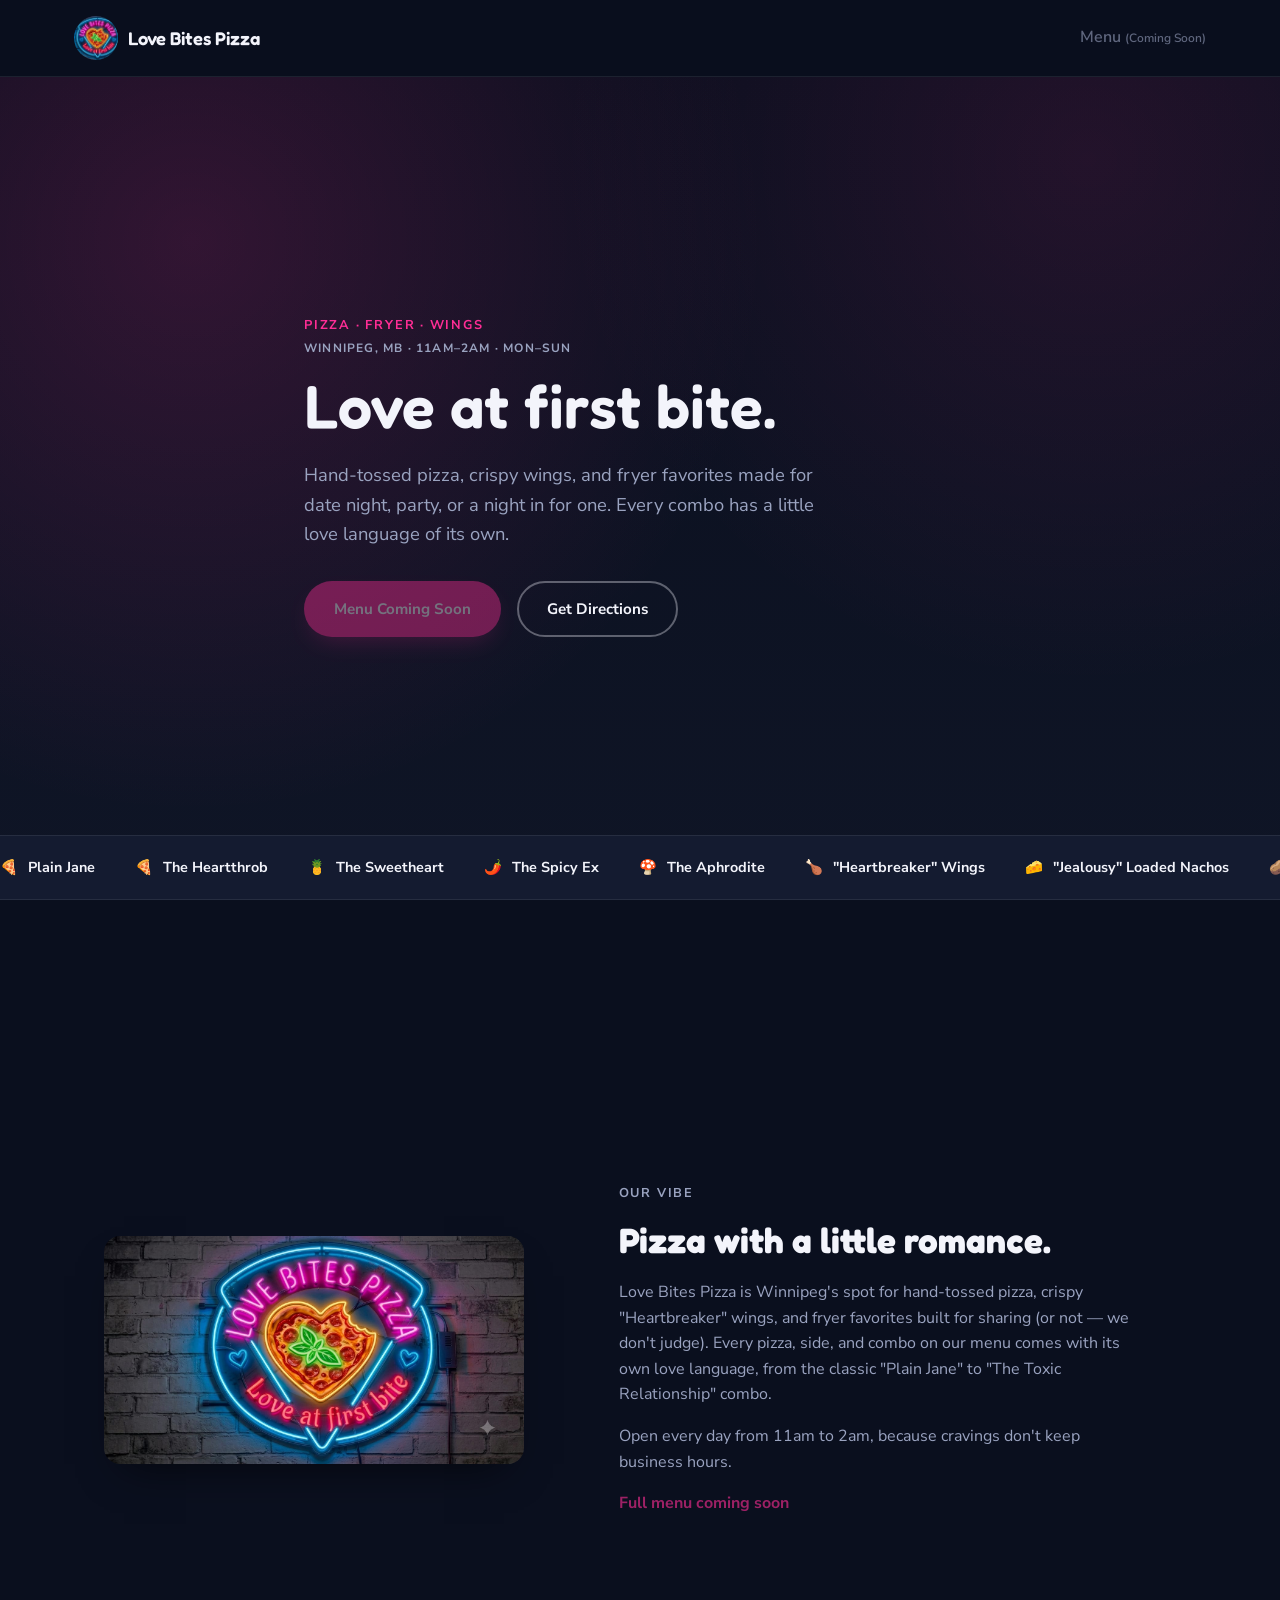
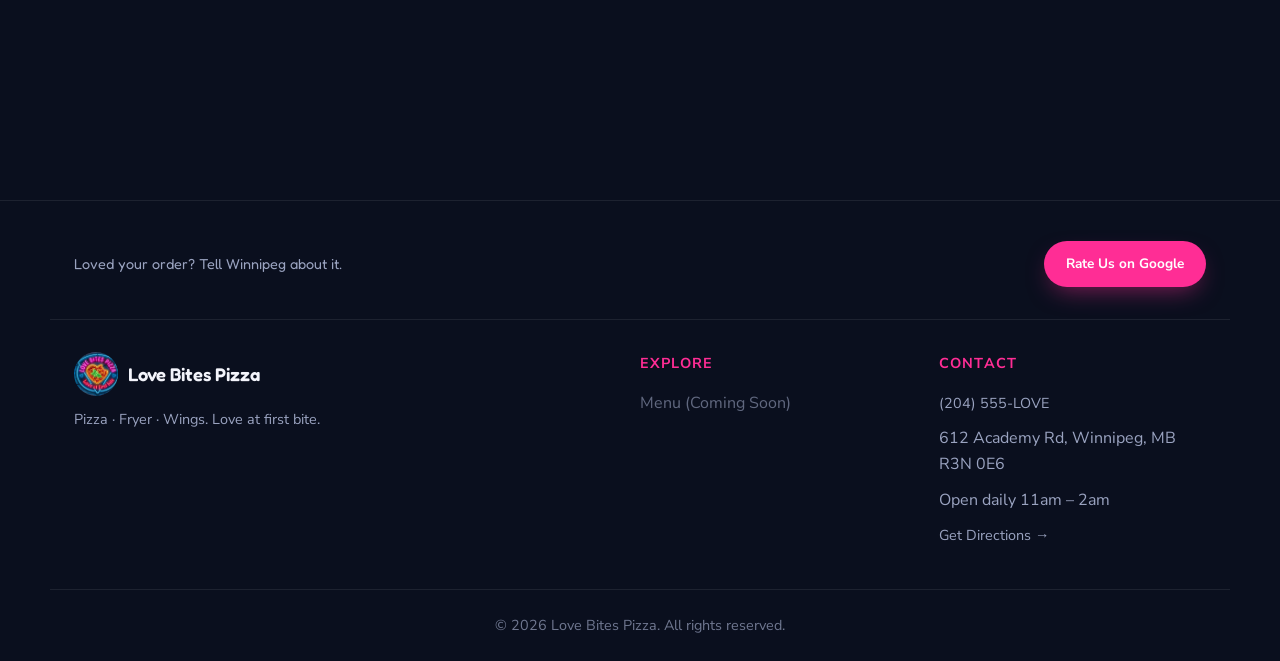
==== commit 09d9921e: "Add favicon and social-share (Open Graph) image Crop a square icon from the neon logo for the browse" ====
--- a/index.html
+++ b/index.html
@@ -7,6 +7,25 @@
 <meta name="theme-color" content="#0a0f1e">
 <title>Love Bites Pizza | Winnipeg, MB</title>
 <meta name="description" content="Love Bites Pizza — pizza, fryer favorites, and wings in Winnipeg, MB. Love at first bite.">
+
+<link rel="icon" type="image/png" sizes="16x16" href="assets/favicon-16.png">
+<link rel="icon" type="image/png" sizes="32x32" href="assets/favicon-32.png">
+<link rel="icon" type="image/png" sizes="512x512" href="assets/favicon-512.png">
+<link rel="apple-touch-icon" sizes="180x180" href="assets/apple-touch-icon.png">
+
+<meta property="og:type" content="website">
+<meta property="og:site_name" content="Love Bites Pizza">
+<meta property="og:title" content="Love Bites Pizza | Winnipeg, MB">
+<meta property="og:description" content="Love Bites Pizza — pizza, fryer favorites, and wings in Winnipeg, MB. Love at first bite.">
+<meta property="og:url" content="https://www.lovebitespizza.ca/">
+<meta property="og:image" content="https://www.lovebitespizza.ca/assets/logo.jpg">
+<meta property="og:image:width" content="1380">
+<meta property="og:image:height" content="752">
+<meta name="twitter:card" content="summary_large_image">
+<meta name="twitter:title" content="Love Bites Pizza | Winnipeg, MB">
+<meta name="twitter:description" content="Love Bites Pizza — pizza, fryer favorites, and wings in Winnipeg, MB. Love at first bite.">
+<meta name="twitter:image" content="https://www.lovebitespizza.ca/assets/logo.jpg">
+
 <link rel="preconnect" href="https://fonts.googleapis.com">
 <link rel="preconnect" href="https://fonts.gstatic.com" crossorigin>
 <link href="https://fonts.googleapis.com/css2?family=Fredoka:wght@500;600;700&family=Nunito+Sans:wght@400;600;700&display=swap" rel="stylesheet">
--- a/css/style.css
+++ b/css/style.css
@@ -174,7 +174,7 @@
 /* Hero */
 .hero {
   position: relative;
-  min-height: calc(100vh - 78px);
+  min-height: calc(100vh - 77px);
   display: flex;
   flex-direction: column;
   overflow: hidden;
@@ -194,9 +194,8 @@
   flex-direction: column;
   justify-content: center;
   max-width: 720px;
-  width: 100%;
-  padding-top: 60px;
-  padding-bottom: 60px;
+  padding-top: 90px;
+  padding-bottom: 50px;
 }
 .hero h1 {
   font-size: clamp(2.4rem, 5vw, 3.8rem);
@@ -245,12 +244,18 @@
 }
 
 /* About */
-.about { padding: 100px 0; }
+.about {
+  min-height: 100vh;
+  display: flex;
+  align-items: center;
+  padding: 60px 0;
+}
 .about-grid {
   display: grid;
   grid-template-columns: 0.9fr 1.1fr;
   gap: 64px;
   align-items: center;
+  width: 100%;
 }
 .about-media {
   display: flex;
@@ -437,7 +442,6 @@
   .nav-links.open { display: flex; }
   .nav-links li { width: 100%; padding: 12px 0; border-bottom: 1px solid var(--border); }
   .nav-links li:last-child { border-bottom: none; padding-top: 16px; }
-  .hero-content { padding-top: 40px; padding-bottom: 40px; }
   .footer-grid { grid-template-columns: 1fr; }
   .menu-tabs { justify-content: flex-start; overflow-x: auto; flex-wrap: nowrap; padding-bottom: 4px; }
   .tab-btn { flex-shrink: 0; }
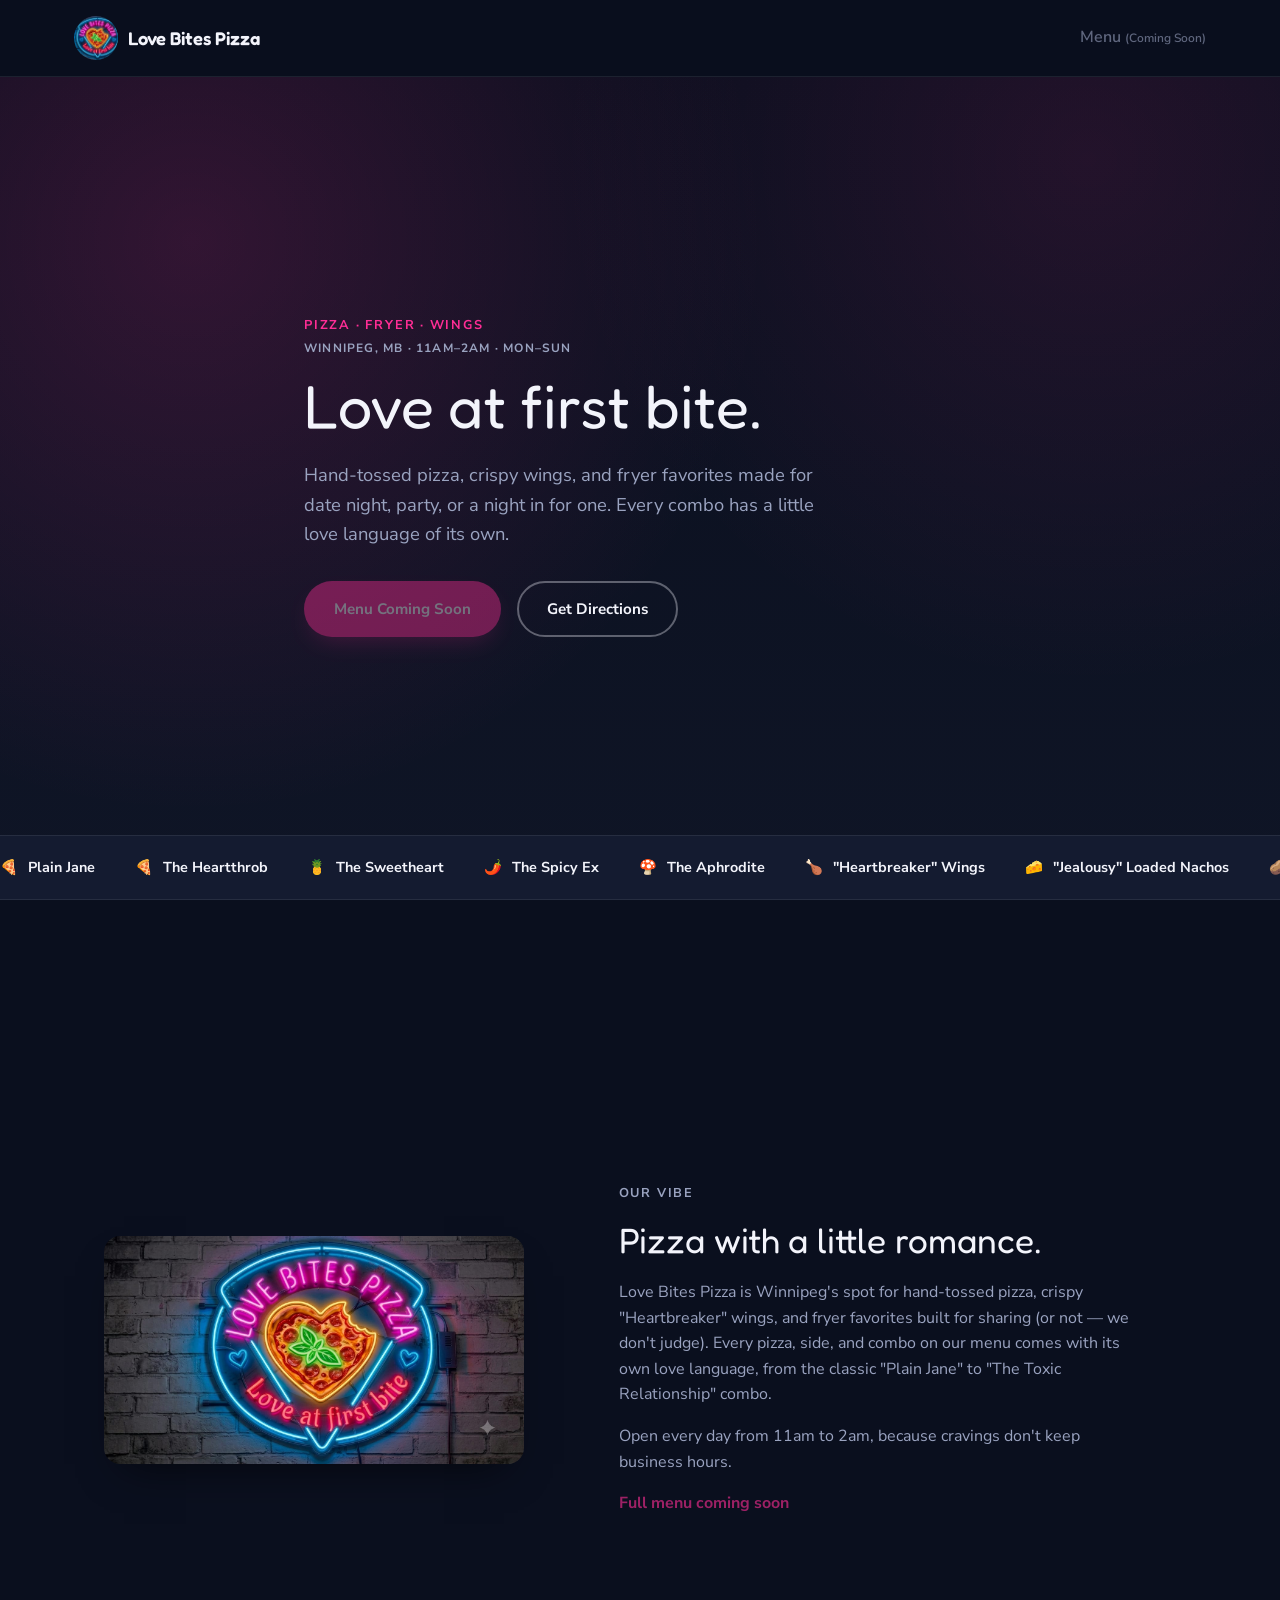
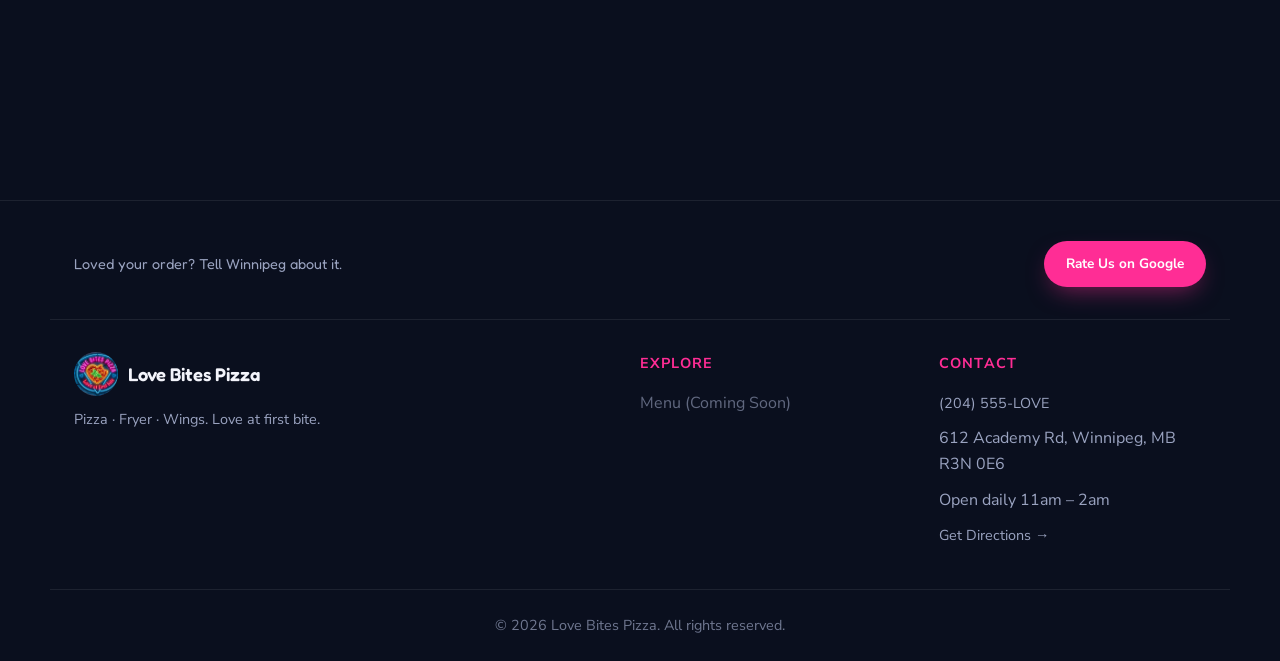
==== commit 509555fe: "Set heading (h1/h2/h3) font-weight to 400 instead of bold Load Fredoka's 400 weight so it renders as" ====
--- a/index.html
+++ b/index.html
@@ -28,7 +28,7 @@
 
 <link rel="preconnect" href="https://fonts.googleapis.com">
 <link rel="preconnect" href="https://fonts.gstatic.com" crossorigin>
-<link href="https://fonts.googleapis.com/css2?family=Fredoka:wght@500;600;700&family=Nunito+Sans:wght@400;600;700&display=swap" rel="stylesheet">
+<link href="https://fonts.googleapis.com/css2?family=Fredoka:wght@400;500;600;700&family=Nunito+Sans:wght@400;600;700&display=swap" rel="stylesheet">
 <link rel="stylesheet" href="css/style.css">
 </head>
 <body>
--- a/css/style.css
+++ b/css/style.css
@@ -47,6 +47,7 @@
 
 h1, h2, h3 {
   font-family: var(--font-display);
+  font-weight: 400;
   line-height: 1.15;
   color: var(--text);
 }
@@ -199,7 +200,6 @@
 }
 .hero h1 {
   font-size: clamp(2.4rem, 5vw, 3.8rem);
-  font-weight: 600;
   margin-bottom: 20px;
 }
 .hero-sub {
